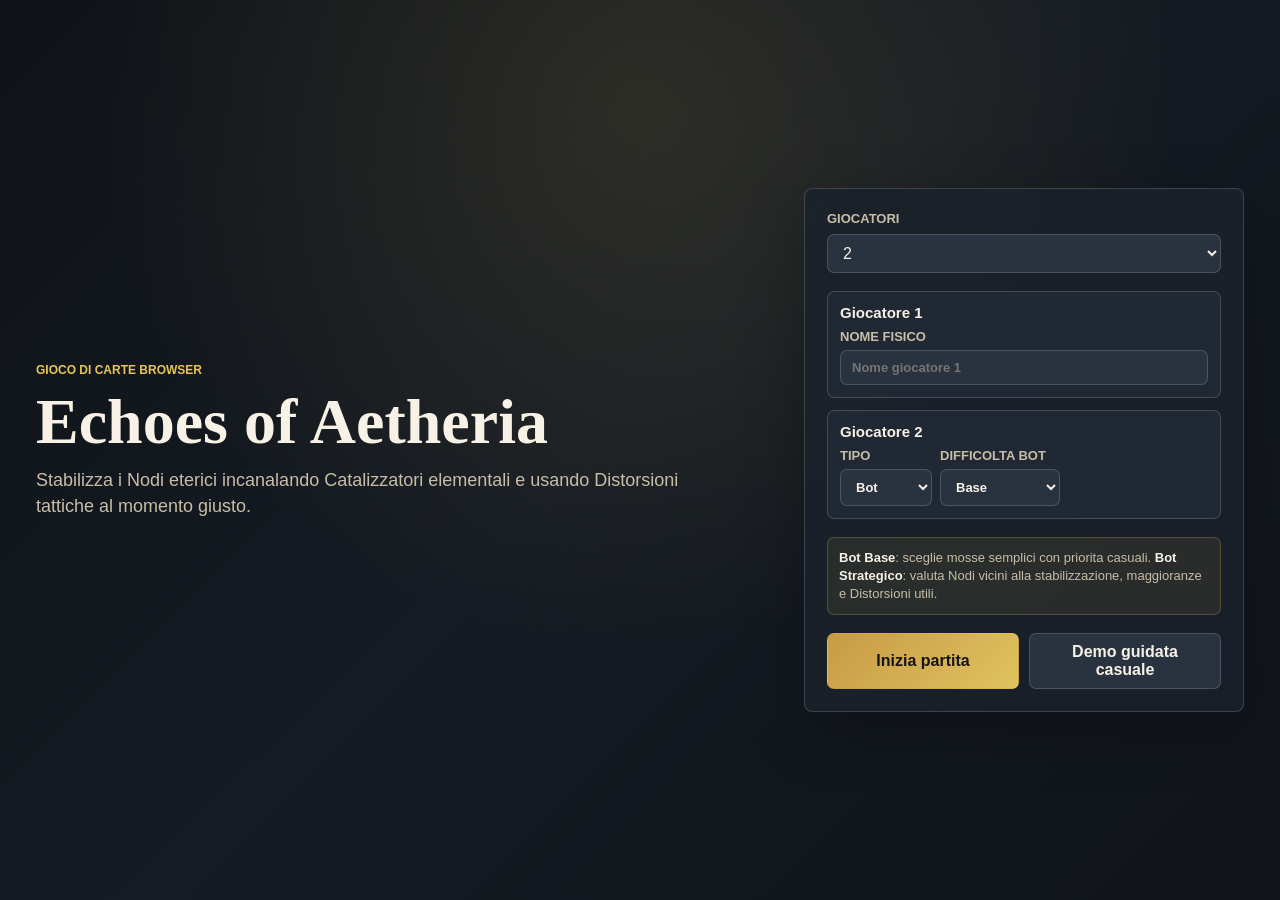
==== web-game/index.html @ f64346fc "v 1.0.0.1" ====
<!doctype html>
<html lang="it">
<head>
  <meta charset="utf-8">
  <meta name="viewport" content="width=device-width, initial-scale=1">
  <title>Echoes of Aetheria - Web Game</title>
  <link rel="icon" href="data:image/svg+xml,%3Csvg xmlns='http://www.w3.org/2000/svg' viewBox='0 0 64 64'%3E%3Crect width='64' height='64' rx='12' fill='%2311151b'/%3E%3Ccircle cx='32' cy='32' r='19' fill='%23e7c45b'/%3E%3Cpath d='M32 10 44 32 32 54 20 32Z' fill='%23242c37'/%3E%3C/svg%3E">
  <link rel="stylesheet" href="styles.css">
</head>
<body>
  <main id="app">
    <section id="setup" class="setup-shell">
      <div class="brand-panel">
        <p class="eyebrow">Gioco di carte browser</p>
        <h1>Echoes of Aetheria</h1>
        <p class="intro">Stabilizza i Nodi eterici incanalando Catalizzatori elementali e usando Distorsioni tattiche al momento giusto.</p>
      </div>

      <form id="setup-form" class="setup-panel">
        <div class="field-row">
          <label for="player-count">Giocatori</label>
          <select id="player-count" name="playerCount">
            <option value="2">2</option>
            <option value="3">3</option>
            <option value="4">4</option>
          </select>
        </div>

        <div id="player-configs" class="player-configs"></div>

        <div class="bot-note">
          <strong>Bot Base</strong>: sceglie mosse semplici con priorita casuali.
          <strong>Bot Strategico</strong>: valuta Nodi vicini alla stabilizzazione, maggioranze e Distorsioni utili.
        </div>

        <div class="setup-actions">
          <button class="primary-action" type="submit">Inizia partita</button>
          <button id="demo-button" type="button">Demo guidata casuale</button>
        </div>
      </form>
    </section>

    <section id="game" class="game-shell hidden">
      <header class="topbar">
        <div>
          <p class="eyebrow">Partita in corso</p>
          <h1>Echoes of Aetheria</h1>
        </div>
        <div class="top-actions">
          <button id="rules-button" type="button">Regole</button>
          <button id="new-game-button" type="button">Nuova partita</button>
        </div>
      </header>

      <section class="status-strip">
        <div>
          <span class="label">Turno</span>
          <strong id="current-player">-</strong>
        </div>
        <div>
          <span class="label">Azioni</span>
          <strong id="actions-left">-</strong>
        </div>
        <div>
          <span class="label">Mazzo</span>
          <strong id="deck-count">-</strong>
        </div>
        <div>
          <span class="label">Obiettivo</span>
          <strong id="victory-target">-</strong>
        </div>
      </section>

      <div class="table-layout">
        <details class="players-panel collapse-panel">
          <summary>Giocatori</summary>
          <div id="players" class="players-list"></div>
        </details>

        <section class="board-panel">
          <div class="board-header">
            <h2>Nodi</h2>
            <div id="selection-hint" class="selection-hint">Scegli un'azione.</div>
          </div>
          <div id="nodes" class="nodes-grid"></div>
        </section>

        <aside class="side-panel">
          <details class="advisor-panel collapse-panel">
            <summary>
              <span>Consiglio mosse</span>
              <span id="advisor-badge">Demo</span>
            </summary>
            <div id="advisor" class="advisor-list"></div>
          </details>
          <details class="log-panel collapse-panel">
            <summary>Registro</summary>
            <ol id="log"></ol>
          </details>
        </aside>
      </div>

      <section class="hand-panel">
        <div class="hand-header">
          <div>
            <h2 id="hand-title">Mano</h2>
            <p id="hand-help">Seleziona una carta giocabile.</p>
          </div>
          <div class="hand-actions">
            <button id="draw-button" type="button">Pesca</button>
            <button id="end-turn-button" type="button">Fine turno</button>
          </div>
        </div>
        <div id="hand" class="hand-grid"></div>
      </section>
    </section>

    <dialog id="choice-dialog">
      <form method="dialog">
        <h2 id="choice-title">Scelta</h2>
        <div id="choice-options" class="choice-options"></div>
        <button value="cancel" type="submit">Annulla</button>
      </form>
    </dialog>

    <dialog id="rules-dialog">
      <form method="dialog">
        <h2>Regole complete in breve</h2>
        <p><strong>Setup.</strong> I 5 Nodi sono al centro. Ogni giocatore pesca 4 carte dal mazzo Catalizzatori + Distorsioni.</p>
        <p><strong>Turno.</strong> Il giocatore attivo ha 2 azioni. Ogni azione puo essere: pescare 1 carta, incanalare 1 Catalizzatore su un Nodo libero, oppure lanciare 1 Distorsione.</p>
        <p><strong>Catalizzatori.</strong> Aggiungono potenza elementale al Nodo scelto. Alcuni attivano bonus immediati, piccoli costi o protezioni.</p>
        <p><strong>Distorsioni.</strong> Sono effetti tattici a uso singolo: spostano, proteggono, riducono, accelerano o bloccano temporaneamente un Nodo.</p>
        <p><strong>Stabilizzazione.</strong> Un Nodo si chiude quando i suoi requisiti elementali sono raggiunti o superati. Il Prisma richiede almeno 2 potenza in tre elementi diversi.</p>
        <p><strong>Assegnazione.</strong> Il Nodo va al giocatore con piu potenza totale su quel Nodo. In pareggio vince chi ha contribuito prima tra i giocatori in parita.</p>
        <p><strong>Vittoria.</strong> In 2 giocatori si vince con 3 Nodi. In 3-4 giocatori si vince con 2 Nodi.</p>
        <button value="ok" type="submit">Chiudi</button>
      </form>
    </dialog>
  </main>
  <script src="src/game.js"></script>
</body>
</html>
---- web-game/styles.css ----
:root {
  --bg: #11151b;
  --panel: #1b222b;
  --panel-2: #242c37;
  --ink: #f8f2e6;
  --muted: #c8bda8;
  --line: rgba(255,255,255,.16);
  --fire: #df5c32;
  --water: #3498d2;
  --wind: #76aa69;
  --earth: #b79150;
  --distortion: #a06de1;
  --node: #e7c45b;
  --danger: #d66a5d;
  --ok: #8fcf86;
}

* { box-sizing: border-box; }

body {
  margin: 0;
  min-height: 100vh;
  background:
    radial-gradient(circle at 50% 12%, rgba(231,196,91,.12), transparent 34rem),
    linear-gradient(135deg, #0f1318, #151b23 48%, #10141a);
  color: var(--ink);
  font-family: Inter, Arial, sans-serif;
}

button,
select,
input {
  font: inherit;
}

button,
select,
input {
  border: 1px solid var(--line);
  border-radius: 7px;
  background: #29323f;
  color: var(--ink);
  padding: 9px 11px;
}

button {
  cursor: pointer;
  font-weight: 700;
}

button:hover:not(:disabled) {
  border-color: rgba(255,255,255,.36);
  background: #334052;
}

button:disabled {
  cursor: not-allowed;
  opacity: .45;
}

h1,
h2,
p {
  margin-top: 0;
}

.hidden { display: none !important; }

.setup-shell {
  min-height: 100vh;
  display: grid;
  grid-template-columns: minmax(280px, 1fr) minmax(320px, 440px);
  gap: 28px;
  align-items: center;
  padding: 36px;
}

.brand-panel h1,
.topbar h1 {
  margin-bottom: 8px;
  font-family: Georgia, "Times New Roman", serif;
  font-size: clamp(34px, 5vw, 68px);
  letter-spacing: 0;
}

.eyebrow {
  margin-bottom: 8px;
  color: var(--node);
  text-transform: uppercase;
  font-size: 12px;
  font-weight: 800;
  letter-spacing: 0;
}

.intro {
  max-width: 680px;
  color: var(--muted);
  font-size: 18px;
  line-height: 1.45;
}

.setup-panel,
.players-panel,
.board-panel,
.side-panel,
.hand-panel,
dialog form {
  border: 1px solid var(--line);
  border-radius: 8px;
  background: rgba(27,34,43,.88);
  box-shadow: 0 18px 60px rgba(0,0,0,.25);
}

.setup-panel {
  padding: 22px;
  display: grid;
  gap: 18px;
}

.field-row,
.player-config {
  display: grid;
  gap: 8px;
}

.field-row label,
.player-config label {
  color: var(--muted);
  font-size: 13px;
  font-weight: 800;
  text-transform: uppercase;
}

.player-configs {
  display: grid;
  gap: 12px;
}

.player-config {
  padding: 12px;
  border: 1px solid var(--line);
  border-radius: 7px;
  background: #202833;
  grid-template-columns: minmax(0, 1fr) minmax(120px, .72fr) minmax(140px, .86fr);
  align-items: end;
}

.player-config.is-human {
  grid-template-columns: minmax(0, 1fr) minmax(120px, .72fr);
}

.player-config:first-child.is-human {
  grid-template-columns: minmax(0, 1fr);
}

.player-config label,
.field-row label {
  display: grid;
  gap: 6px;
  min-width: 0;
}

.player-config input,
.player-config select,
.field-row select {
  width: 100%;
  min-width: 0;
}

.bot-note {
  border: 1px solid rgba(231,196,91,.22);
  border-radius: 7px;
  padding: 11px;
  color: var(--muted);
  background: rgba(231,196,91,.08);
  font-size: 13px;
  line-height: 1.4;
}

.bot-note strong {
  color: var(--ink);
}

.player-config h3 {
  grid-column: 1 / -1;
  margin: 0;
  font-size: 15px;
}

.primary-action {
  background: linear-gradient(135deg, #c89a45, #e0c35f);
  color: #161414;
  border-color: transparent;
}

.setup-actions {
  display: grid;
  grid-template-columns: 1fr 1fr;
  gap: 10px;
}

.game-shell {
  padding: 18px;
}

.topbar {
  display: flex;
  justify-content: space-between;
  align-items: center;
  gap: 18px;
  margin-bottom: 14px;
}

.topbar h1 {
  font-size: 34px;
}

.top-actions {
  display: flex;
  gap: 10px;
}

.status-strip {
  display: grid;
  grid-template-columns: repeat(4, minmax(0, 1fr));
  gap: 10px;
  margin-bottom: 14px;
}

.status-strip > div {
  border: 1px solid var(--line);
  border-radius: 8px;
  background: rgba(36,44,55,.88);
  padding: 12px;
}

.label {
  display: block;
  margin-bottom: 4px;
  color: var(--muted);
  font-size: 12px;
  font-weight: 800;
  text-transform: uppercase;
}

.table-layout {
  display: grid;
  grid-template-columns: 1fr;
  gap: 14px;
  align-items: start;
  background:
    linear-gradient(90deg, rgba(255,255,255,.035) 1px, transparent 1px),
    linear-gradient(0deg, rgba(255,255,255,.035) 1px, transparent 1px),
    radial-gradient(ellipse at center, rgba(231,196,91,.12), transparent 58%),
    #151b22;
  background-size: 38px 38px, 38px 38px, auto, auto;
  border: 1px solid rgba(255,255,255,.12);
  border-radius: 8px;
  padding: 14px;
}

.players-panel,
.board-panel,
.side-panel,
.hand-panel {
  padding: 14px;
}

.board-panel {
  order: 1;
  min-height: 660px;
  background:
    linear-gradient(rgba(21,27,34,.74), rgba(21,27,34,.86)),
    radial-gradient(ellipse at 50% 40%, rgba(231,196,91,.13), transparent 45%),
    linear-gradient(180deg, rgba(31,41,52,.9), rgba(22,29,38,.92));
  overflow: hidden;
}

.players-panel {
  order: 2;
  padding: 10px;
}

.side-panel {
  order: 3;
  display: grid;
  grid-template-columns: repeat(2, minmax(220px, 1fr));
  gap: 10px;
  padding: 0;
  border: 0;
  background: transparent;
  box-shadow: none;
}

.collapse-panel {
  border: 1px solid var(--line);
  border-radius: 8px;
  background: rgba(27,34,43,.88);
  box-shadow: 0 12px 36px rgba(0,0,0,.18);
}

.collapse-panel summary {
  min-height: 42px;
  padding: 10px 12px;
  cursor: pointer;
  display: flex;
  align-items: center;
  justify-content: space-between;
  gap: 10px;
  color: var(--ink);
  font-weight: 900;
  list-style: none;
}

.collapse-panel summary::-webkit-details-marker {
  display: none;
}

.collapse-panel summary::after {
  content: "+";
  width: 24px;
  height: 24px;
  border: 1px solid var(--line);
  border-radius: 999px;
  display: grid;
  place-items: center;
  color: var(--muted);
}

.collapse-panel[open] summary::after {
  content: "-";
}

.players-list,
.advisor-list,
.log-panel ol {
  padding: 0 10px 10px;
}

.player-card {
  border: 1px solid var(--line);
  border-radius: 7px;
  padding: 8px;
  margin-bottom: 8px;
  background: #202833;
}

.player-card.active {
  border-color: var(--node);
  box-shadow: 0 0 0 2px rgba(231,196,91,.12);
}

.player-card.winner {
  border-color: var(--ok);
}

.player-name {
  display: flex;
  justify-content: space-between;
  gap: 8px;
  font-weight: 800;
  font-size: 14px;
}

.player-stats {
  margin-top: 6px;
  display: grid;
  grid-template-columns: repeat(2, 1fr);
  gap: 6px;
  color: var(--muted);
  font-size: 11px;
}

.captured-nodes {
  margin-top: 6px;
  display: flex;
  flex-wrap: wrap;
  gap: 5px;
}

.token {
  border-radius: 999px;
  padding: 3px 7px;
  background: rgba(231,196,91,.18);
  color: #f8e6a8;
  font-size: 11px;
  font-weight: 800;
}

.board-header,
.hand-header {
  display: flex;
  justify-content: space-between;
  gap: 12px;
  align-items: start;
}

.board-header h2,
.hand-header h2,
.action-panel h2,
.log-panel h2 {
  margin-bottom: 10px;
  font-size: 18px;
}

.selection-hint,
#hand-help {
  color: var(--muted);
  font-size: 13px;
  line-height: 1.35;
}

.nodes-grid {
  display: grid;
  grid-template-columns: repeat(5, minmax(150px, 1fr));
  gap: 10px;
  align-items: stretch;
}

.node-card,
.hand-card,
.mini-card {
  border: 1px solid var(--line);
  border-radius: 7px;
  background: #1e2630;
}

.node-card {
  padding: 34px 10px;
  min-height: 470px;
  display: grid;
  grid-template-rows: 112px auto auto 1fr auto;
  gap: 9px;
  background:
    linear-gradient(180deg, rgba(255,255,255,.06), transparent 18%),
    linear-gradient(180deg, #222a34, #151b22);
  border-color: rgba(231,196,91,.28);
  position: relative;
  overflow: hidden;
}

.node-art {
  position: relative;
  z-index: 2;
  border: 1px solid rgba(255,255,255,.16);
  border-radius: 7px;
  overflow: hidden;
  min-height: 0;
  background: #151b22;
}

.node-art img {
  width: 100%;
  height: 100%;
  object-fit: cover;
  display: block;
}

.node-card .card-head,
.node-card .requirements,
.node-card .contributions,
.node-card .flavour {
  position: relative;
  z-index: 2;
}

.node-card .flavour {
  min-height: 24px;
  padding: 0 30px;
  display: flex;
  align-items: flex-end;
  justify-content: center;
  text-align: center;
}

.corner-badges {
  position: absolute;
  inset: 8px;
  z-index: 4;
  pointer-events: none;
}

.corner-badge {
  position: absolute;
  min-width: 34px;
  height: 24px;
  border: 1px solid rgba(255,255,255,.22);
  border-radius: 999px;
  display: inline-flex;
  align-items: center;
  justify-content: center;
  gap: 3px;
  color: var(--ink);
  background: color-mix(in srgb, var(--pill) 34%, rgba(18,23,30,.92));
  font-size: 11px;
  font-weight: 900;
  box-shadow: 0 0 14px rgba(0,0,0,.28);
}

.corner-badge b {
  color: rgba(255,255,255,.72);
  font-size: 10px;
}

.corner-fire { top: 0; left: 0; }
.corner-water { top: 0; right: 0; }
.corner-wind { bottom: 0; left: 0; }
.corner-earth { bottom: 0; right: 0; }

.node-card.selectable,
.hand-card.playable {
  cursor: pointer;
  outline: 2px solid rgba(231,196,91,.62);
  outline-offset: 2px;
}

.node-card.suggested,
.hand-card.suggested,
#draw-button.suggested {
  box-shadow: 0 0 0 3px rgba(143,207,134,.25), 0 0 28px rgba(143,207,134,.25);
}

.node-card.captured {
  opacity: .55;
}

.card-head {
  display: flex;
  justify-content: space-between;
  gap: 8px;
}

.node-card .card-head {
  justify-content: center;
  text-align: center;
  padding: 0 28px;
}

.node-card .orb {
  display: none;
}

.card-title {
  font-family: Georgia, "Times New Roman", serif;
  font-size: 16px;
  font-weight: 800;
  overflow-wrap: anywhere;
}

.node-card .card-title {
  font-size: 15px;
}

.card-type {
  color: var(--muted);
  font-size: 11px;
  font-weight: 800;
  text-transform: uppercase;
}

.orb {
  width: 32px;
  height: 32px;
  flex: 0 0 32px;
  border-radius: 50%;
  display: grid;
  place-items: center;
  background: var(--accent);
  color: #12151a;
  font-weight: 900;
  box-shadow: 0 0 22px color-mix(in srgb, var(--accent) 50%, transparent);
}

.requirements,
.totals {
  display: flex;
  flex-wrap: wrap;
  gap: 6px;
  padding-right: 36px;
}

.element-pill {
  border: 1px solid var(--line);
  border-radius: 999px;
  padding: 4px 8px;
  color: var(--ink);
  font-size: 12px;
  font-weight: 800;
  background: color-mix(in srgb, var(--pill) 24%, #1a2028);
}

.contributions {
  display: grid;
  gap: 6px;
  align-content: start;
  min-height: 118px;
  padding: 8px;
  border: 1px solid rgba(255,255,255,.08);
  border-radius: 7px;
  background: rgba(12,16,22,.42);
  overflow: auto;
}

.mini-card {
  padding: 7px;
  border-left: 4px solid var(--accent);
  font-size: 12px;
}

.mini-card button {
  margin-top: 6px;
  padding: 5px 7px;
  font-size: 12px;
}

.action-buttons {
  display: grid;
  grid-template-columns: 1fr 1fr;
  gap: 8px;
}

.log-panel ol {
  margin: 0;
  padding-left: 28px;
  max-height: 420px;
  overflow: auto;
  color: var(--muted);
  font-size: 13px;
  line-height: 1.35;
}

.advisor-panel {
  margin-bottom: 0;
}

.advisor-title {
  display: flex;
  align-items: center;
  justify-content: space-between;
  gap: 8px;
}

#advisor-badge {
  border: 1px solid rgba(143,207,134,.28);
  border-radius: 999px;
  padding: 3px 8px;
  color: #c9f1c4;
  background: rgba(143,207,134,.1);
  font-size: 11px;
  font-weight: 800;
}

.advisor-list {
  display: grid;
  gap: 8px;
}

.advisor-card {
  border: 1px solid var(--line);
  border-radius: 7px;
  padding: 9px;
  background: #202833;
  color: var(--muted);
  font-size: 13px;
  line-height: 1.35;
}

.advisor-card strong {
  display: block;
  margin-bottom: 3px;
  color: var(--ink);
}

.advisor-card button {
  width: 100%;
  margin-top: 7px;
  padding: 7px 8px;
  font-size: 12px;
}

.log-panel li {
  margin-bottom: 8px;
}

.hand-panel {
  margin-top: 14px;
  overflow: hidden;
}

.hand-header {
  align-items: center;
}

.hand-actions {
  display: grid;
  grid-template-columns: 120px 120px;
  gap: 8px;
}

.hand-grid {
  min-height: 264px;
  display: flex;
  align-items: flex-end;
  gap: 0;
  padding: 20px 12px 6px;
  overflow-x: auto;
  overflow-y: hidden;
}

.hand-privacy {
  width: min(520px, 100%);
  min-height: 220px;
  margin: 0 auto;
  border: 1px solid rgba(231,196,91,.28);
  border-radius: 8px;
  background:
    radial-gradient(circle at 50% 20%, rgba(231,196,91,.18), transparent 11rem),
    #202833;
  display: grid;
  place-items: center;
  align-content: center;
  gap: 10px;
  padding: 24px;
  text-align: center;
}

.hand-privacy h3,
.hand-privacy p {
  margin: 0;
}

.privacy-mark {
  width: 82px;
  height: 118px;
  border: 4px solid #b68842;
  border-radius: 8px;
  display: grid;
  place-items: center;
  color: #f6e4b0;
  background:
    radial-gradient(circle, transparent 18%, rgba(231,196,91,.55) 19%, transparent 21%),
    repeating-conic-gradient(from 45deg, #b68842 0 8deg, #1d2733 8deg 16deg);
  font-family: Georgia, "Times New Roman", serif;
  font-weight: 800;
}

.hand-card {
  width: 156px;
  height: 236px;
  flex: 0 0 156px;
  padding: 8px;
  display: grid;
  grid-template-rows: auto 82px minmax(44px, 1fr) auto auto;
  gap: 6px;
  border: 3px solid color-mix(in srgb, var(--accent) 62%, #d9c38a);
  border-radius: 8px;
  background:
    linear-gradient(180deg, rgba(255,255,255,.12), transparent 20%),
    linear-gradient(180deg, #2b3440, #151b22);
  box-shadow: 0 10px 24px rgba(0,0,0,.32);
  margin-left: -26px;
  transform: translateY(var(--lift, 0)) rotate(var(--tilt, 0deg));
  transform-origin: center bottom;
  transition: transform .15s ease, box-shadow .15s ease;
  position: relative;
  overflow: hidden;
}

.hand-card:first-child {
  margin-left: 0;
}

.hand-card:hover,
.hand-card.selected {
  --lift: -16px;
  z-index: 6;
}

.hand-card.selected {
  outline: 3px solid var(--node);
  outline-offset: 3px;
}

.effect {
  color: #efe5d2;
  font-size: 11px;
  line-height: 1.18;
  overflow: hidden;
}

.flavour {
  color: var(--muted);
  font-family: Georgia, "Times New Roman", serif;
  font-style: italic;
  font-size: 10px;
  line-height: 1.12;
  overflow: hidden;
}

.card-art {
  border: 1px solid rgba(255,255,255,.22);
  background:
    radial-gradient(circle at 50% 48%, color-mix(in srgb, var(--accent) 65%, white 8%), transparent 22px),
    conic-gradient(from var(--spin, 40deg), color-mix(in srgb, var(--accent) 80%, #fff 6%), #1a2028, color-mix(in srgb, var(--accent) 48%, #000 8%), #202733);
  display: grid;
  place-items: center;
  overflow: hidden;
}

.card-art img {
  width: 100%;
  height: 100%;
  object-fit: cover;
  display: block;
}

.card-sigil {
  width: 42px;
  height: 42px;
  border: 3px solid rgba(255,255,255,.74);
  transform: rotate(var(--turn, 20deg));
  box-shadow: 0 0 22px color-mix(in srgb, var(--accent) 55%, transparent);
  background: color-mix(in srgb, var(--accent) 25%, transparent);
}

.distortion .card-sigil {
  border-radius: 6px 50% 6px 50%;
}

.card-foot {
  display: flex;
  align-items: center;
  justify-content: space-between;
  gap: 6px;
  color: var(--muted);
  font-size: 10px;
  font-weight: 800;
  text-transform: uppercase;
}

.card-back {
  background:
    radial-gradient(circle, transparent 18%, rgba(231,196,91,.5) 19%, transparent 21%),
    repeating-conic-gradient(from 45deg, #b68842 0 8deg, #1d2733 8deg 16deg);
  border-color: #b68842;
}

.card-back .card-title,
.card-back .effect {
  color: #f6e4b0;
  text-align: center;
}

.card-back .effect {
  align-self: center;
}

.fire { --accent: var(--fire); }
.water { --accent: var(--water); }
.wind { --accent: var(--wind); }
.earth { --accent: var(--earth); }
.distortion { --accent: var(--distortion); }
.node { --accent: var(--node); }
.universal { --accent: #d5cef4; }

.pill-fire { --pill: var(--fire); }
.pill-water { --pill: var(--water); }
.pill-wind { --pill: var(--wind); }
.pill-earth { --pill: var(--earth); }
.pill-universal { --pill: #d5cef4; }

dialog {
  border: 0;
  border-radius: 8px;
  padding: 0;
  max-width: min(560px, calc(100vw - 24px));
  color: var(--ink);
  background: transparent;
}

dialog::backdrop {
  background: rgba(0,0,0,.62);
}

dialog form {
  padding: 18px;
}

.choice-options {
  display: grid;
  gap: 8px;
  margin-bottom: 14px;
}

.choice-options button {
  text-align: left;
}

@media (max-width: 1100px) {
  .table-layout {
    grid-template-columns: 1fr;
  }

  .players-panel {
    display: grid;
    grid-template-columns: repeat(auto-fit, minmax(190px, 1fr));
    gap: 10px;
  }

  .nodes-grid {
    grid-template-columns: repeat(auto-fit, minmax(180px, 1fr));
  }

  .node-card {
    min-height: 300px;
  }

  .player-card {
    margin: 0;
  }

  .player-config {
    grid-template-columns: 1fr;
  }
}

@media (max-width: 760px) {
  .setup-shell {
    grid-template-columns: 1fr;
    padding: 20px;
  }

  .status-strip,
  .nodes-grid {
    grid-template-columns: 1fr;
  }

  .topbar,
  .board-header,
  .hand-header {
    display: grid;
  }

  .player-config {
    grid-template-columns: 1fr;
  }

  .setup-actions {
    grid-template-columns: 1fr;
  }
}
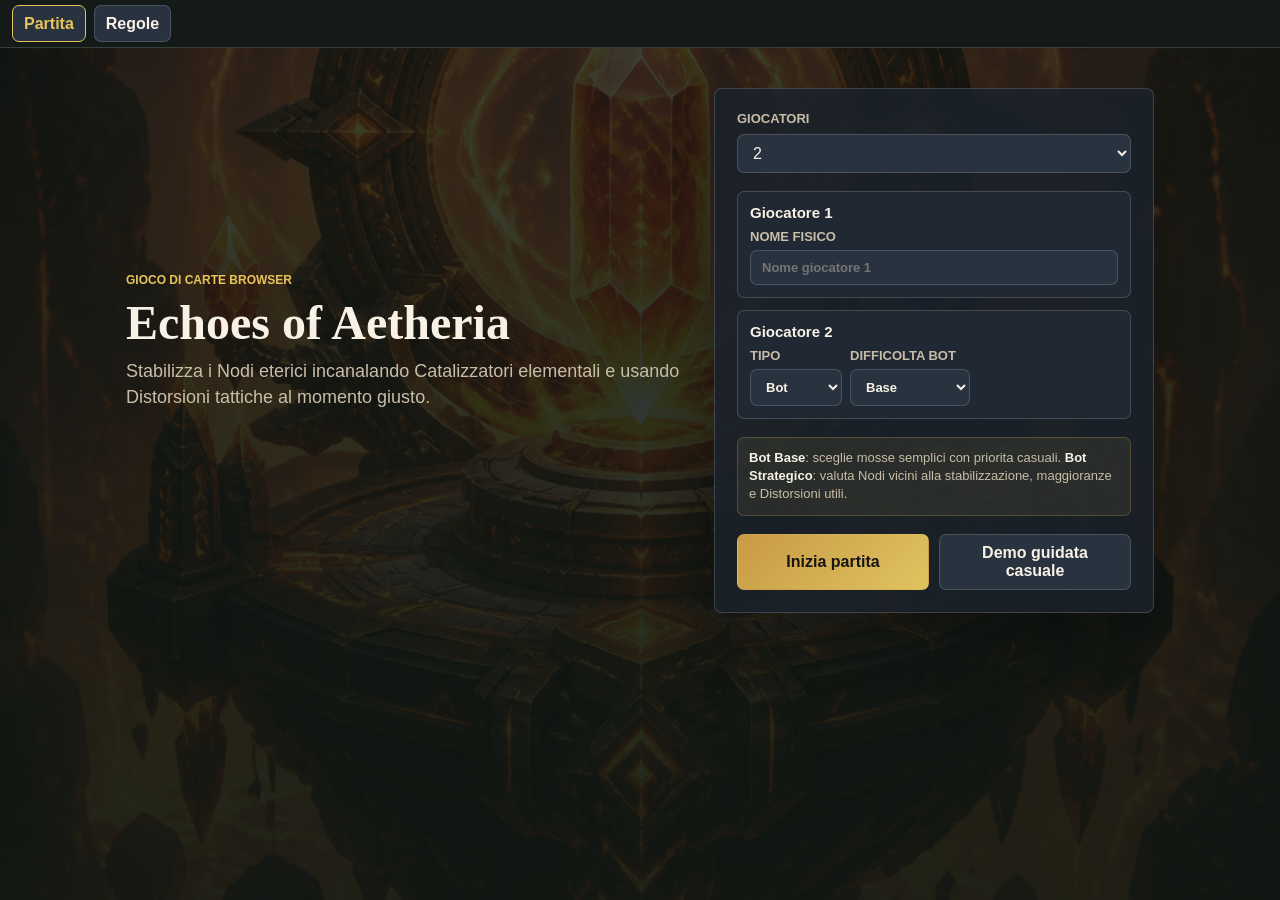
==== commit eeef5c76: "Expand web game cards and interface Adds new catalyst, distortion, and node card assets, plus a resp" ====
--- a/web-game/index.html
+++ b/web-game/index.html
@@ -6,9 +6,19 @@
   <title>Echoes of Aetheria - Web Game</title>
   <link rel="icon" href="data:image/svg+xml,%3Csvg xmlns='http://www.w3.org/2000/svg' viewBox='0 0 64 64'%3E%3Crect width='64' height='64' rx='12' fill='%2311151b'/%3E%3Ccircle cx='32' cy='32' r='19' fill='%23e7c45b'/%3E%3Cpath d='M32 10 44 32 32 54 20 32Z' fill='%23242c37'/%3E%3C/svg%3E">
   <link rel="stylesheet" href="styles.css">
+  <link rel="stylesheet" href="interface.css">
 </head>
 <body>
   <main id="app">
+    <nav class="view-tabs" aria-label="Viste">
+      <button id="play-tab" aria-current="page" type="button">Partita</button>
+      <button id="rules-tab" type="button">Regole</button>
+    </nav>
+    <section id="rules-view" class="hidden" aria-labelledby="rules-heading">
+      <h1 id="rules-heading">Regole</h1>
+      <div id="rules-content"></div>
+      <button id="return-game" type="button">Torna alla partita</button>
+    </section>
     <section id="setup" class="setup-shell">
       <div class="brand-panel">
         <p class="eyebrow">Gioco di carte browser</p>
@@ -138,5 +148,6 @@
     </dialog>
   </main>
   <script src="src/game.js"></script>
+  <script src="src/interface.js"></script>
 </body>
 </html>
--- a/web-game/interface.css
+++ b/web-game/interface.css
@@ -0,0 +1,113 @@
+body { background: linear-gradient(#101713cf, #101713ed), url("assets/table_bg.png") center / cover fixed; }
+.view-tabs { display: flex; gap: 8px; padding: 12px 20px; border-bottom: 1px solid var(--line); background: #131a17; }
+.view-tabs [aria-current="page"] { border-color: var(--node); color: var(--node); }
+button:focus-visible, [role="button"]:focus-visible, summary:focus-visible { outline: 3px solid #f2d579; outline-offset: 3px; }
+.setup-shell { min-height: auto; max-width: 1100px; margin: auto; padding-top: 40px; }
+.brand-panel h1 { font-size: 48px; }
+.game-shell { max-width: 1800px; margin: auto; }
+.topbar h1 { font-size: 26px; }
+.table-layout, .board-panel { background: transparent; border: 0; box-shadow: none; padding: 0; }
+.board-panel { min-height: 0; overflow: visible; }
+.node-card { min-height: 360px; grid-template-rows: 150px auto auto 1fr auto; }
+.node-card .card-head { padding: 0; }
+.contributions { max-height: 160px; min-height: 70px; }
+.status-strip > div { padding: 9px 12px; background: #18251fe8; }
+.hand-panel { background: #141e19f2; }
+.hand-header { flex-wrap: wrap; }
+.hand-grid { gap: 12px; padding: 20px 8px; align-items: stretch; }
+.hand-card { width: 190px; flex-basis: 190px; height: 350px; margin-left: 0; transform: none; grid-template-rows: 54px 132px minmax(65px,1fr) auto; }
+.hand-card:hover, .hand-card.selected { transform: translateY(-6px); }
+.hand-card .effect { overflow: auto; font-size: 12px; line-height: 1.35; }
+.hand-card .flavour { display: none; }
+.hand-actions button { min-height: 44px; }
+#end-turn-button { border-color: var(--node); }
+.players-panel { display: block; }
+.players-list { display: grid; grid-template-columns: repeat(auto-fit,minmax(160px,1fr)); gap: 8px; }
+#rules-view { max-width: 900px; margin: auto; padding: 28px 20px; line-height: 1.65; }
+#rules-view h1 { font-size: 32px; }
+#rules-view h2 { margin-top: 28px; font-size: 22px; }
+#rules-view details { border-bottom: 1px solid var(--line); padding: 12px 0; }
+#rules-view summary { cursor: pointer; font-weight: bold; }
+#rules-view details p { color: var(--muted); margin: 12px 0; }
+@media(max-width: 1000px) { .nodes-grid { grid-template-columns: repeat(3,minmax(0,1fr)); } }
+@media(max-width: 600px) {
+  .game-shell { padding: 12px; }
+  .brand-panel h1 { font-size: 36px; }
+  .nodes-grid { grid-template-columns: repeat(2,minmax(0,1fr)); }
+  .node-card { padding: 34px 7px; grid-template-rows: 110px auto auto 1fr auto; }
+  .status-strip { grid-template-columns: repeat(2,minmax(0,1fr)); }
+  .side-panel { grid-template-columns: 1fr; }
+  .top-actions { flex-wrap: wrap; }
+  .hand-actions { grid-template-columns: 1fr 1fr; width: 100%; }
+  .hand-card { flex-basis: 180px; }
+}
+@media(prefers-reduced-motion: reduce) { * { transition: none !important; } }
+
+/* The table and hand share the available viewport, independently of content. */
+body:has(#game:not(.hidden)):not(:has(#rules-view:not(.hidden))) { overflow: hidden; }
+.view-tabs { height: 48px; padding: 5px 12px; }
+.game-shell {
+  height: calc(100dvh - 48px); padding: 8px 12px;
+  display: grid; grid-template-rows: 36px 48px minmax(0,1fr) minmax(160px,32%);
+  gap: 8px; overflow: hidden;
+}
+.topbar, .status-strip { margin: 0; }
+.topbar { display: flex; gap: 8px; }
+.topbar .eyebrow { display: none; }
+.topbar h1 { font-size: 22px; margin: 0; }
+.top-actions button { padding: 6px 10px; }
+.status-strip { grid-template-columns: repeat(4,minmax(0,1fr)); gap: 6px; }
+.status-strip > div { padding: 5px 8px; min-width: 0; }
+.status-strip strong { font-size: 13px; overflow-wrap: anywhere; }
+.label { font-size: 10px; margin-bottom: 2px; }
+.table-layout { min-height: 0; position: relative; display: block; padding-bottom: 34px; }
+.board-panel { height: 100%; display: grid; grid-template-rows: 26px minmax(0,1fr); }
+.board-header { display: flex; align-items: center; }
+.board-header h2 { margin: 0; font-size: 15px; }
+.selection-hint { font-size: 12px; }
+.nodes-grid { min-height: 0; grid-template-columns: repeat(5,minmax(0,1fr)); gap: 8px; padding: 3px; }
+.node-card { min-height: 0; padding: 28px 6px; gap: 4px; grid-template-rows: minmax(35px,1fr) auto auto minmax(0,.6fr); }
+.node-card .flavour { display: none; }
+.node-card .card-title { font-size: 13px; }
+.node-card .card-type { font-size: 10px; }
+.requirements { padding: 0; gap: 3px; }
+.element-pill { font-size: 10px; padding: 2px 5px; }
+.contributions { min-height: 0; max-height: none; padding: 3px; }
+.mini-card { font-size: 10px; padding: 3px; }
+.players-panel, .side-panel { position: absolute; bottom: 0; padding: 0; z-index: 10; }
+.players-panel { left: 0; width: 30%; }
+.side-panel { right: 0; width: 68%; display: grid; grid-template-columns: 1fr 1fr; align-items: end; }
+.collapse-panel { background: #17221f; }
+.collapse-panel summary { min-height: 28px; padding: 3px 8px; font-size: 12px; }
+.collapse-panel summary::after { width: 19px; height: 19px; }
+.collapse-panel[open] { max-height: min(350px,55dvh); overflow: auto; }
+.hand-panel { min-height: 0; margin: 0; padding: 6px 10px; display: grid; grid-template-rows: 40px minmax(0,1fr); }
+.hand-header { display: flex; flex-wrap: nowrap; gap: 8px; }
+.hand-header h2 { font-size: 15px; margin: 0; }
+#hand-help { font-size: 11px; margin: 2px 0; }
+.hand-actions { width: auto; grid-template-columns: auto auto; flex-shrink: 0; }
+.hand-actions button { min-height: 34px; padding: 6px 10px; }
+.hand-grid { min-height: 0; padding: 6px 3px; gap: 7px; overflow: auto; }
+.hand-card { min-width: 0; width: auto; flex: 1 0 110px; max-width: 200px; height: 100%; padding: 5px; gap: 3px; grid-template-rows: 34px minmax(20px,1fr) minmax(24px,.65fr) 12px; }
+.hand-card .card-title { font-size: 12px; }
+.hand-card .card-type { font-size: 9px; }
+.hand-card .orb { width: 24px; height: 24px; flex-basis: 24px; }
+.hand-card .effect { font-size: 10px; line-height: 1.2; }
+.hand-card:hover, .hand-card.selected { transform: none; }
+.hand-privacy { min-height: 0; padding: 8px; gap: 5px; }
+.hand-privacy .privacy-mark { display: none; }
+.hand-privacy p { font-size: 12px; }
+@media(max-width:600px) {
+  .game-shell { padding: 5px; gap: 5px; grid-template-rows: 32px 48px minmax(0,1fr) minmax(155px,30%); }
+  .topbar h1 { font-size: 16px; }
+  .top-actions button { font-size: 10px; padding: 5px; }
+  .nodes-grid { grid-template-columns: repeat(3,minmax(0,1fr)); grid-template-rows: repeat(2,minmax(0,1fr)); gap: 5px; }
+  .node-card { padding: 25px 4px; grid-template-rows: minmax(20px,1fr) auto auto minmax(20px,.5fr); }
+  .node-card .card-title { font-size: 10px; }
+  .node-card .contributions { font-size: 9px; }
+  .node-card .card-type { font-size: 9px; }
+  .board-header h2 { display: none; }
+  .hand-panel { padding: 4px; }
+  .hand-card { flex-basis: 100px; }
+  .collapse-panel summary { font-size: 10px; }
+}
